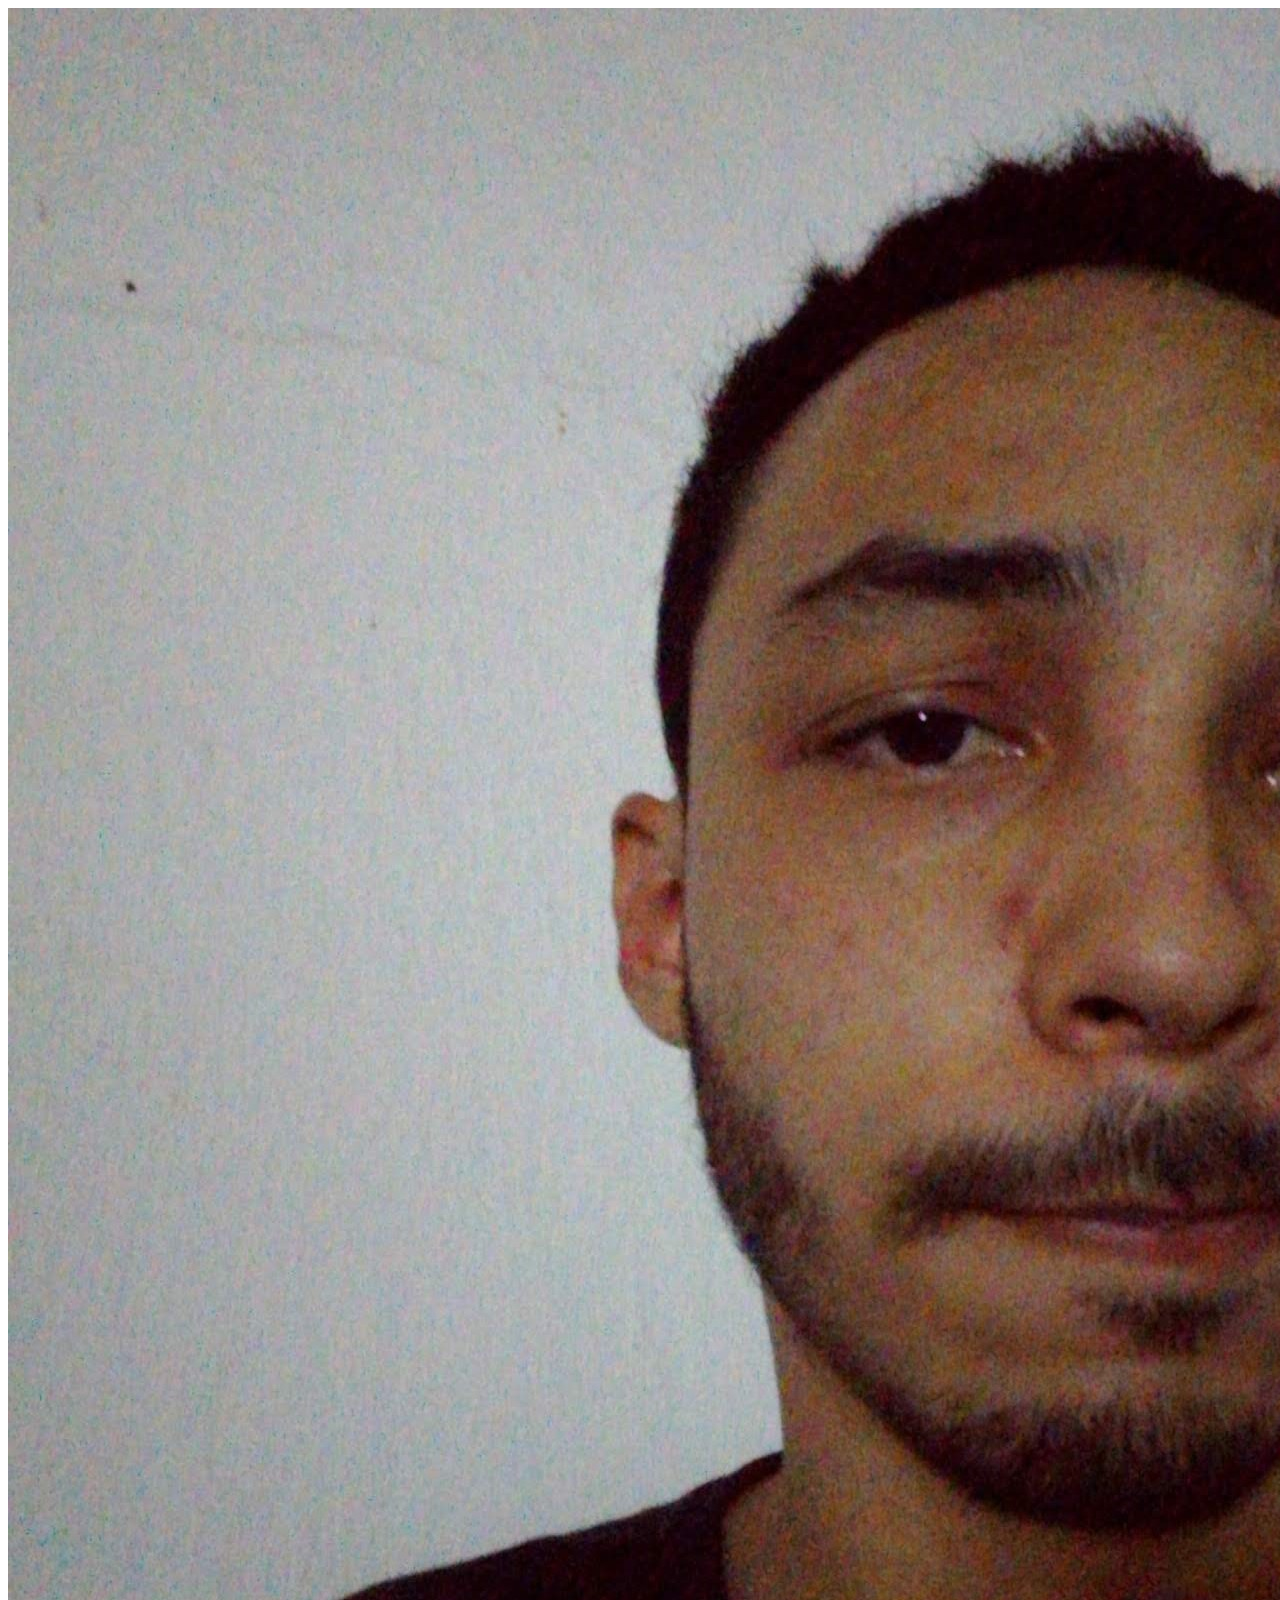
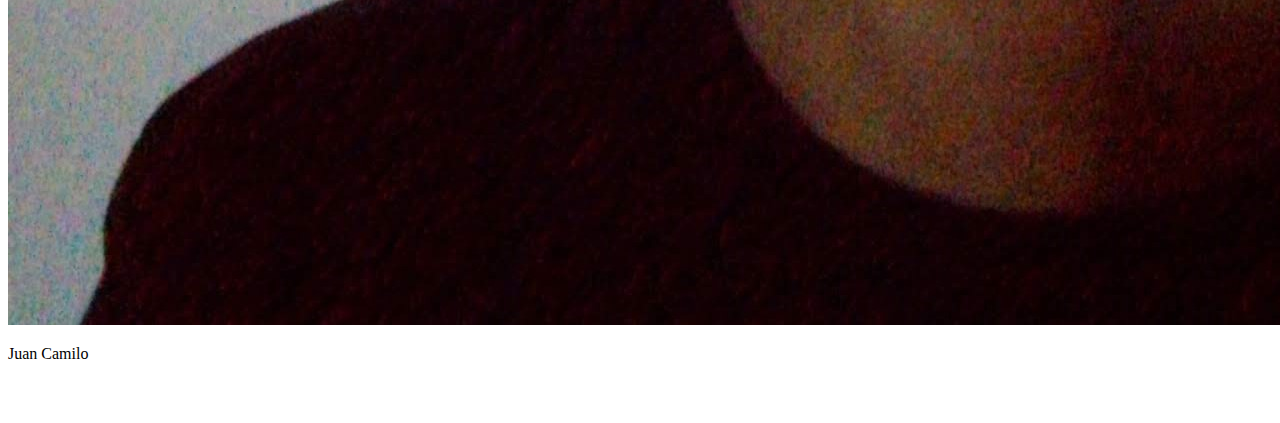
==== index.html @ 2d9c9d0c "Create index.html" ====
<!DOCTYPE html>
<html lang="pt-br">
<head>
    <meta charset="UTF-8">
    <meta http-equiv="X-UA-Compatible" content="IE=edge">
    <meta name="viewport" content="width=device-width, initial-scale=1.0">
    <link rel="stylesheet" href="estilo/style.css">
    <title>Projeto Redes Sociais</title>
</head>
<body>
    <div class="container">

        <div class="user-box">
            <img id="foto" src="imagens/IMG_20200716_154516.jpg" alt="">
            <p id="nick">Juan Camilo</p>
            <div class="menu">
                <img src="imagens/home-icon.png" alt="">
                <img src="imagens/logo-facebook.png" alt="">
                <img src="imagens/logo-instagram.png" alt="">
                <img src="imagens/logo-twitter.png" alt="">
                <img src="imagens/logo-github.png" alt="">
            </div>
        </div>

        <div class="celular">
            <img src="imagens/s10.png" alt="">
        </div>

    </div>
</body>
</html>
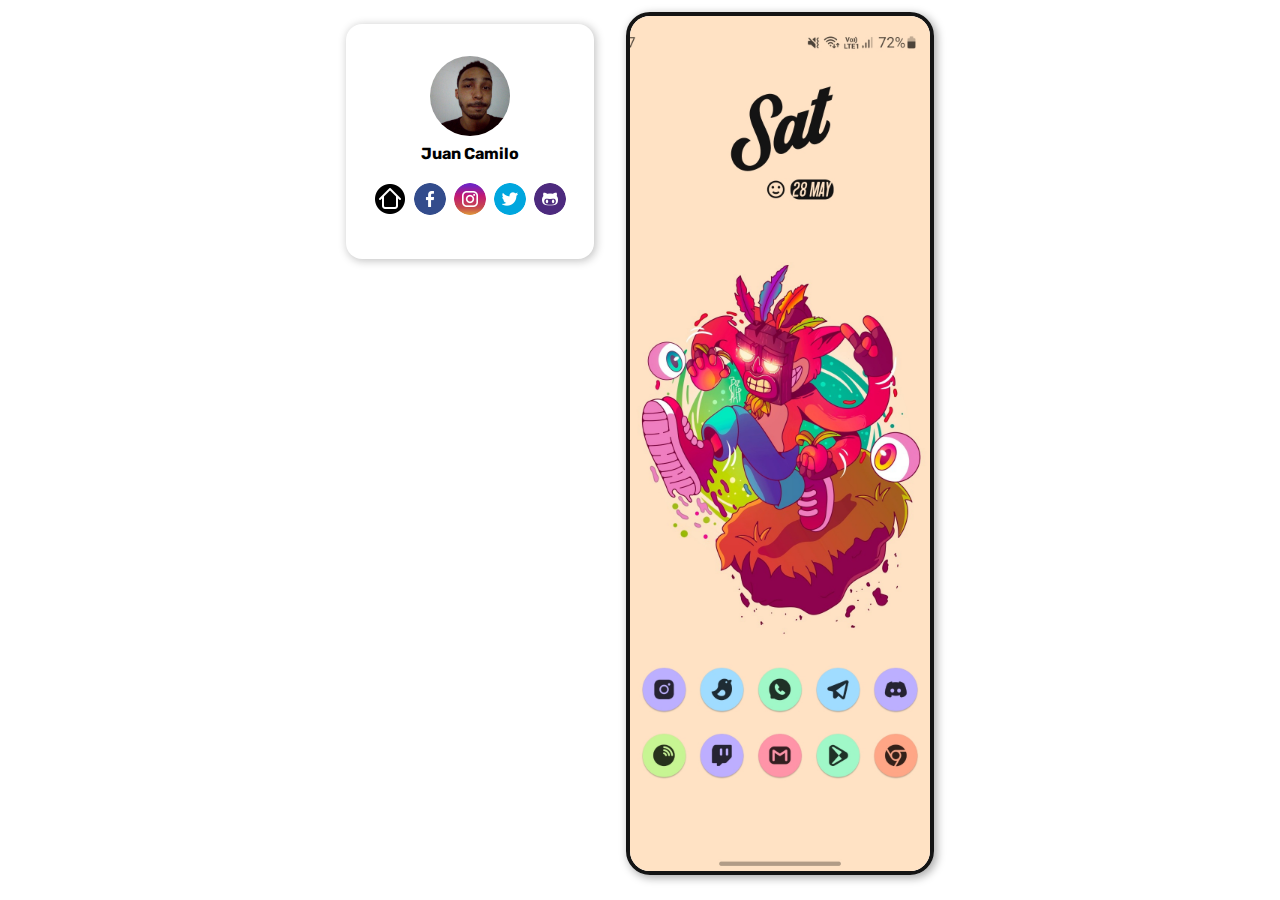
==== commit eddb691a: "criação da tela inicial" ====
--- a/index.html
+++ b/index.html
@@ -8,9 +8,9 @@
     <title>Projeto Redes Sociais</title>
 </head>
 <body>
-    <div class="container">
+    <main class="container">
 
-        <div class="user-box">
+        <section class="user-box">
             <img id="foto" src="imagens/IMG_20200716_154516.jpg" alt="">
             <p id="nick">Juan Camilo</p>
             <div class="menu">
@@ -20,12 +20,12 @@
                 <img src="imagens/logo-twitter.png" alt="">
                 <img src="imagens/logo-github.png" alt="">
             </div>
-        </div>
+        </section>
 
-        <div class="celular">
-            <img src="imagens/s10.png" alt="">
-        </div>
+        <section class="celular">
+            <iframe src="home.html" frameborder="0"></iframe>
+        </section>
 
-    </div>
+    </main>
 </body>
 </html>--- a/estilo/style.css
+++ b/estilo/style.css
@@ -0,0 +1,85 @@
+@charset "UTF-8";
+@import url('https://fonts.googleapis.com/css2?family=Rubik:ital,wght@0,300;0,400;0,500;0,600;0,700;0,800;0,900;1,300;1,400;1,500;1,600;1,700;1,800;1,900&display=swap');
+
+* {
+    margin: 0;
+    padding: 0;
+    font-family: 'Rubik', sans-serif;
+}
+
+.container {
+    display: flex;
+    flex-direction: row;
+    flex-wrap: wrap;
+    align-content: center;
+    justify-content: center;
+    align-items: flex-start;
+    margin: 0.5rem;
+}
+
+.user-box {
+    display: flex;
+    flex-direction: column;
+    flex-wrap: wrap;
+    align-content: center;
+    justify-content: center;
+    align-items: center;
+    border-radius: 1rem;
+    padding: 2rem 1rem;
+    margin: 1rem;
+    box-shadow: 0.1rem 0.1rem 0.5rem rgb(14 14 14 / 25%);
+}
+
+#foto {
+    height: 5rem;
+    width: 5rem;
+    border-radius: 50%;
+}
+
+#nick {
+    font-weight: bolder;
+    margin: 0.5rem 0;
+}
+
+.menu {
+    display: flex;
+    flex-direction: row;
+    flex-wrap: wrap;
+    align-content: center;
+    justify-content: center;
+    align-items: center;
+    padding: 0.5rem;
+    border-radius: 1rem;
+}
+
+.menu img {
+    height: 2rem;
+    border-radius: 1rem;
+    margin: 0.25rem;
+}
+
+.menu img:hover {
+    position: relative;
+    transition: 0.5s;
+    bottom: 0.1rem;
+    box-shadow: 0.1rem 0.2rem 0.5rem rgb(14 14 14 / 35%);
+}
+
+.celular {
+    display: flex;
+    flex-wrap: wrap;
+    align-content: center;
+    justify-content: center;
+    align-items: center;
+    margin: 0.5rem 1rem;
+    height: 95vh;
+}
+
+
+
+.celular iframe {
+    height: 95vh;
+    border: 0.25rem solid #141414;
+    border-radius: 1.5rem;
+    box-shadow: 0.15rem 0.15rem 0.5rem rgb(14 14 14 / 35%);
+}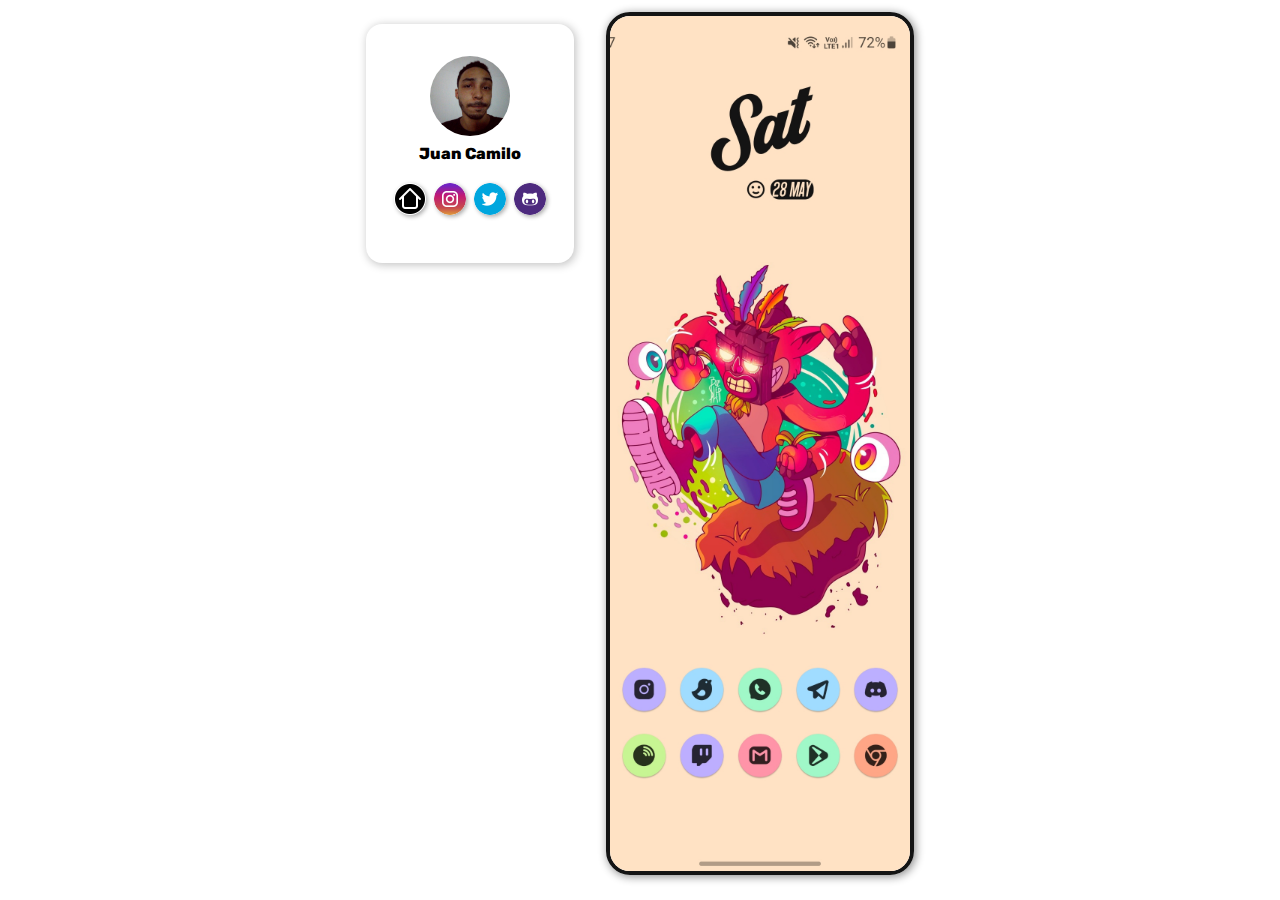
==== commit a5369fb7: "menu e botões atualizados" ====
--- a/index.html
+++ b/index.html
@@ -14,16 +14,17 @@
             <img id="foto" src="imagens/IMG_20200716_154516.jpg" alt="">
             <p id="nick">Juan Camilo</p>
             <div class="menu">
-                <img src="imagens/home-icon.png" alt="">
-                <img src="imagens/logo-facebook.png" alt="">
-                <img src="imagens/logo-instagram.png" alt="">
-                <img src="imagens/logo-twitter.png" alt="">
-                <img src="imagens/logo-github.png" alt="">
+                <a href="home.html" target="tela"><img src="imagens/home-icon.png" alt=""></a>
+                <a href="insta.html" target="tela"><img src="imagens/logo-instagram.png" alt=""></a>
+                <a href="twitter.html" target="tela"><img src="imagens/logo-twitter.png" alt=""></a>
+                <a href="github.html" target="tela"><img src="imagens/logo-github.png" alt=""></a>
             </div>
         </section>
 
         <section class="celular">
-            <iframe src="home.html" frameborder="0"></iframe>
+            <iframe src="home.html" frameborder="0" name="tela">
+                Seu navegador não é compatível!
+            </iframe>
         </section>
 
     </main>
--- a/estilo/style.css
+++ b/estilo/style.css
@@ -37,7 +37,7 @@
 }
 
 #nick {
-    font-weight: bolder;
+    font-weight: 800;
     margin: 0.5rem 0;
 }
 
@@ -56,13 +56,13 @@
     height: 2rem;
     border-radius: 1rem;
     margin: 0.25rem;
+    box-shadow: 0.1rem 0.1rem 0.25rem rgb(14 14 14 / 35%);
 }
 
 .menu img:hover {
-    position: relative;
-    transition: 0.5s;
-    bottom: 0.1rem;
-    box-shadow: 0.1rem 0.2rem 0.5rem rgb(14 14 14 / 35%);
+    transition: 0.3s;
+    transform: translate(-0.1rem, -0.1rem);
+    box-shadow: 0.15rem 0.25rem 0.5rem rgb(14 14 14 / 35%);
 }
 
 .celular {
@@ -75,11 +75,9 @@
     height: 95vh;
 }
 
-
-
 .celular iframe {
     height: 95vh;
     border: 0.25rem solid #141414;
     border-radius: 1.5rem;
-    box-shadow: 0.15rem 0.15rem 0.5rem rgb(14 14 14 / 35%);
+    box-shadow: 0.1rem 0.1rem 0.5rem rgb(14 14 14 / 45%);
 }